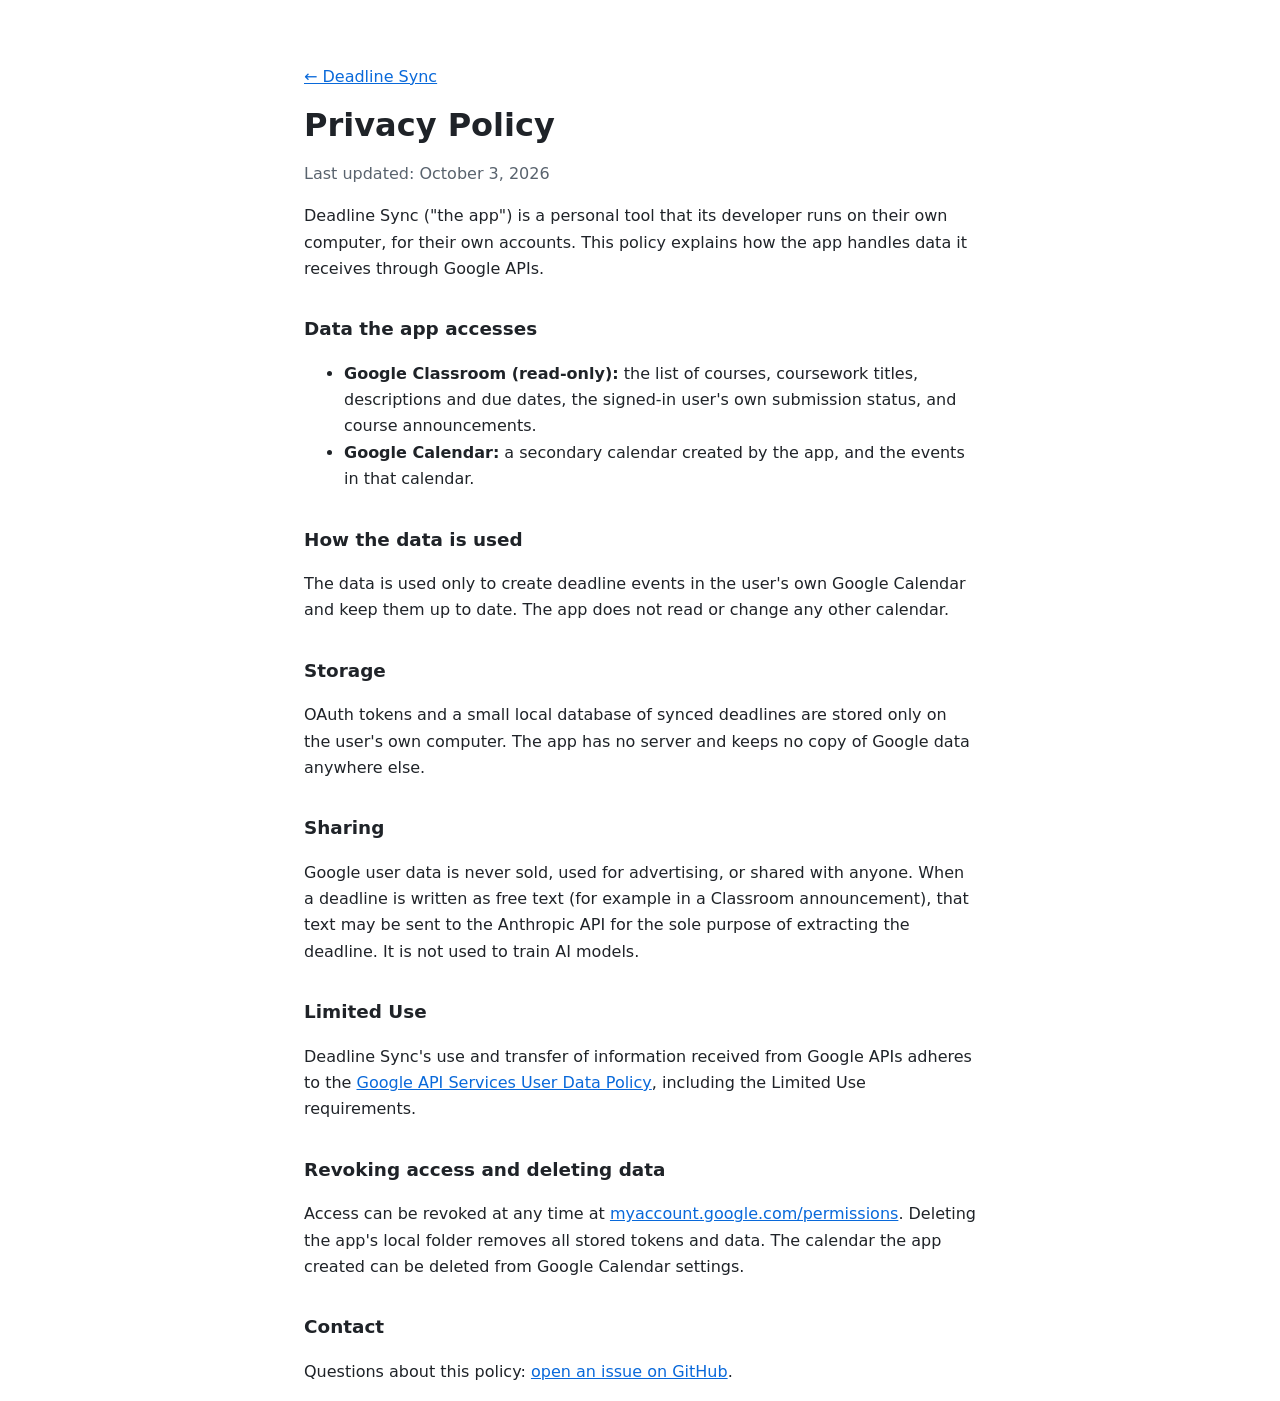
==== privacy.html @ 81bfb417 "Add files via upload" ====
<!doctype html>
<html lang="en">
<head>
  <meta charset="utf-8">
  <meta name="viewport" content="width=device-width, initial-scale=1">
  <title>Privacy Policy · Deadline Sync</title>
  <link rel="stylesheet" href="style.css">
</head>
<body>
  <main>
    <p><a href="./">← Deadline Sync</a></p>
    <h1>Privacy Policy</h1>
    <p class="muted">Last updated: October 3, 2026</p>

    <p>
      Deadline Sync ("the app") is a personal tool that its developer runs on their own
      computer, for their own accounts. This policy explains how the app handles data
      it receives through Google APIs.
    </p>

    <h2>Data the app accesses</h2>
    <ul>
      <li>
        <strong>Google Classroom (read-only):</strong> the list of courses, coursework titles,
        descriptions and due dates, the signed-in user's own submission status, and course
        announcements.
      </li>
      <li>
        <strong>Google Calendar:</strong> a secondary calendar created by the app, and the
        events in that calendar.
      </li>
    </ul>

    <h2>How the data is used</h2>
    <p>
      The data is used only to create deadline events in the user's own Google Calendar
      and keep them up to date. The app does not read or change any other calendar.
    </p>

    <h2>Storage</h2>
    <p>
      OAuth tokens and a small local database of synced deadlines are stored only on the
      user's own computer. The app has no server and keeps no copy of Google data anywhere
      else.
    </p>

    <h2>Sharing</h2>
    <p>
      Google user data is never sold, used for advertising, or shared with anyone. When a
      deadline is written as free text (for example in a Classroom announcement), that text
      may be sent to the Anthropic API for the sole purpose of extracting the deadline. It is
      not used to train AI models.
    </p>

    <h2>Limited Use</h2>
    <p>
      Deadline Sync's use and transfer of information received from Google APIs adheres to
      the <a href="https://developers.google.com/terms/api-services-user-data-policy">Google
      API Services User Data Policy</a>, including the Limited Use requirements.
    </p>

    <h2>Revoking access and deleting data</h2>
    <p>
      Access can be revoked at any time at
      <a href="https://myaccount.google.com/permissions">myaccount.google.com/permissions</a>.
      Deleting the app's local folder removes all stored tokens and data. The calendar the
      app created can be deleted from Google Calendar settings.
    </p>

    <h2>Contact</h2>
    <p>
      Questions about this policy:
      <a href="https://github.com/ThienAn1307/deadline-sync-pages/issues">open an issue on GitHub</a>.
    </p>
  </main>
</body>
</html>
---- style.css ----
:root {
  --bg: #ffffff;
  --fg: #1f2328;
  --muted: #59636e;
  --link: #0969da;
  --rule: #d1d9e0;
}

@media (prefers-color-scheme: dark) {
  :root {
    --bg: #0d1117;
    --fg: #e6edf3;
    --muted: #9198a1;
    --link: #4493f8;
    --rule: #3d444d;
  }
}

body {
  margin: 0;
  background: var(--bg);
  color: var(--fg);
  font: 16px/1.65 system-ui, -apple-system, "Segoe UI", Roboto, sans-serif;
}

main, footer {
  max-width: 42rem;
  margin: 0 auto;
  padding: 0 16px;
}

main { padding-top: 3rem; }

h1 { font-size: 2rem; line-height: 1.2; margin: 0 0 1rem; }
h2 { font-size: 1.15rem; margin: 2rem 0 0.5rem; }

a { color: var(--link); }

.muted { color: var(--muted); }

footer {
  margin-top: 3rem;
  padding-top: 1rem;
  padding-bottom: 2rem;
  border-top: 1px solid var(--rule);
  color: var(--muted);
}
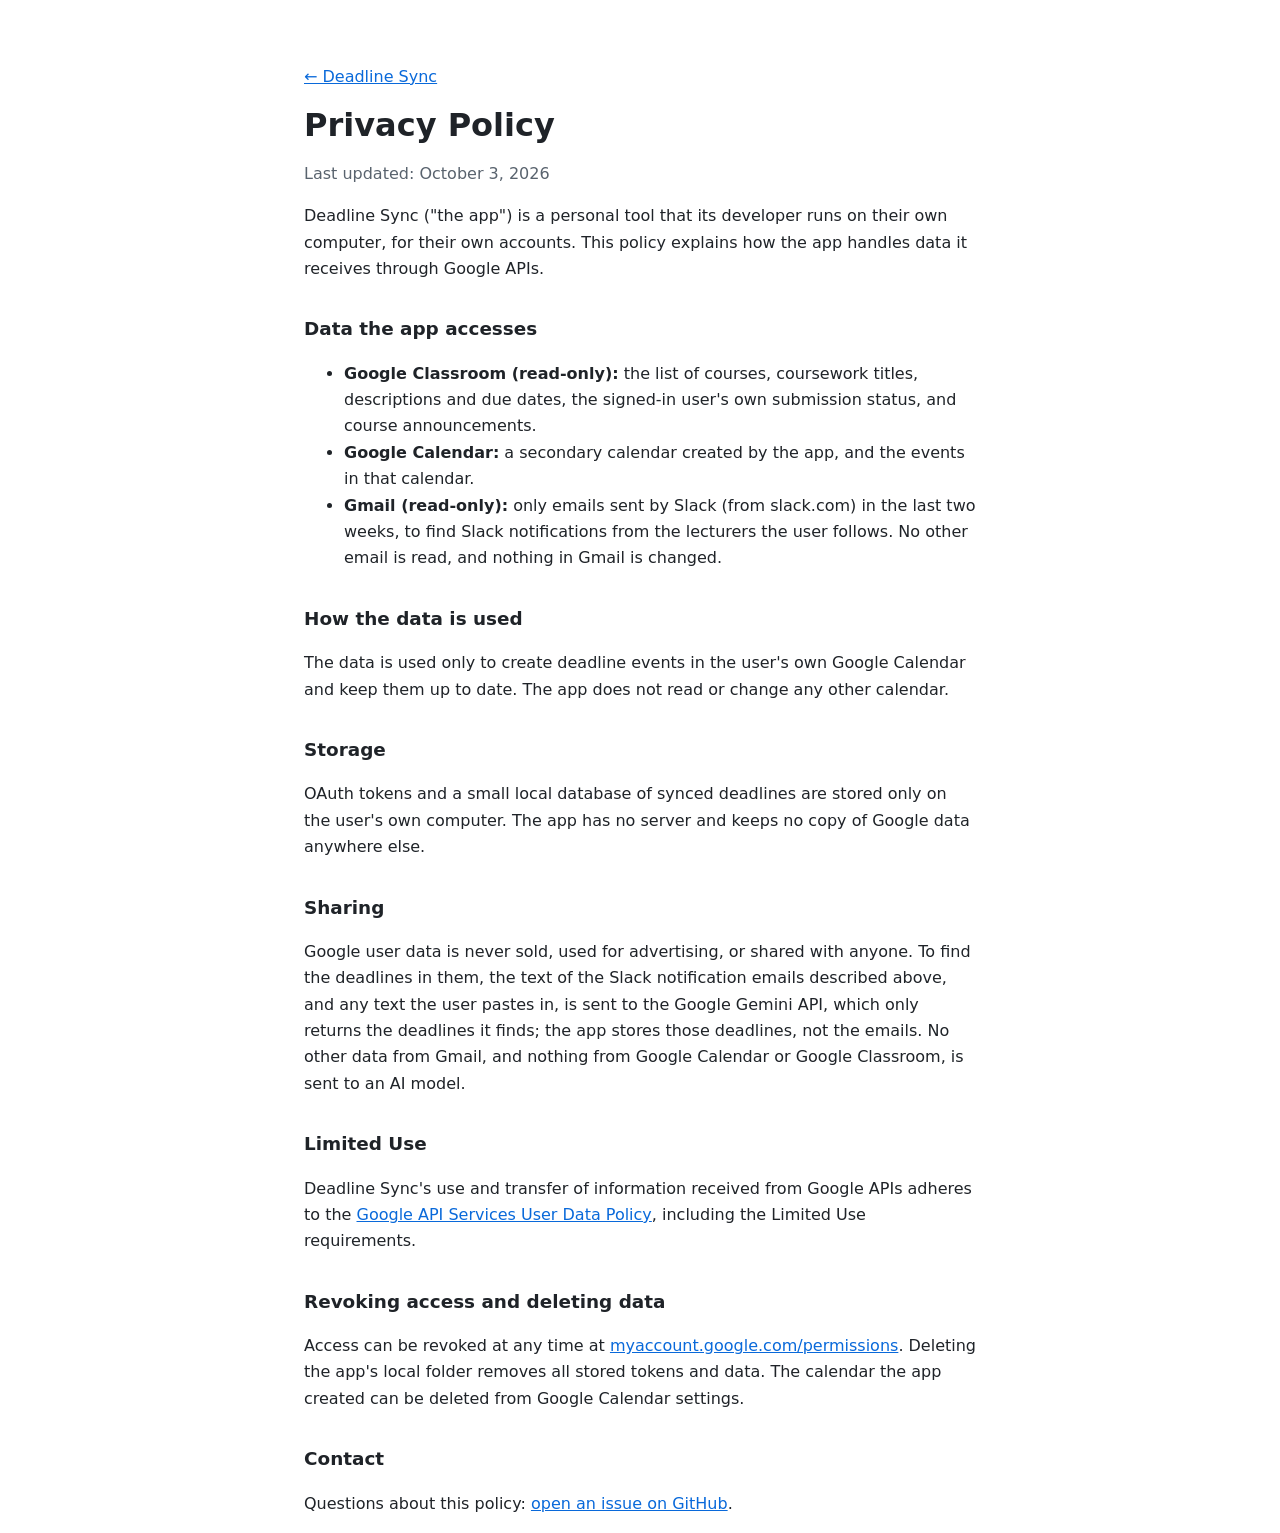
==== commit 6e56feae: "Add files via upload" ====
--- a/privacy.html
+++ b/privacy.html
@@ -29,6 +29,11 @@
         <strong>Google Calendar:</strong> a secondary calendar created by the app, and the
         events in that calendar.
       </li>
+      <li>
+        <strong>Gmail (read-only):</strong> only emails sent by Slack (from slack.com) in the
+        last two weeks, to find Slack notifications from the lecturers the user follows. No
+        other email is read, and nothing in Gmail is changed.
+      </li>
     </ul>
 
     <h2>How the data is used</h2>
@@ -46,10 +51,11 @@
 
     <h2>Sharing</h2>
     <p>
-      Google user data is never sold, used for advertising, or shared with anyone. When a
-      deadline is written as free text (for example in a Classroom announcement), that text
-      may be sent to the Anthropic API for the sole purpose of extracting the deadline. It is
-      not used to train AI models.
+      Google user data is never sold, used for advertising, or shared with anyone. To find the
+      deadlines in them, the text of the Slack notification emails described above, and any
+      text the user pastes in, is sent to the Google Gemini API, which only returns the
+      deadlines it finds; the app stores those deadlines, not the emails. No other data from
+      Gmail, and nothing from Google Calendar or Google Classroom, is sent to an AI model.
     </p>
 
     <h2>Limited Use</h2>
